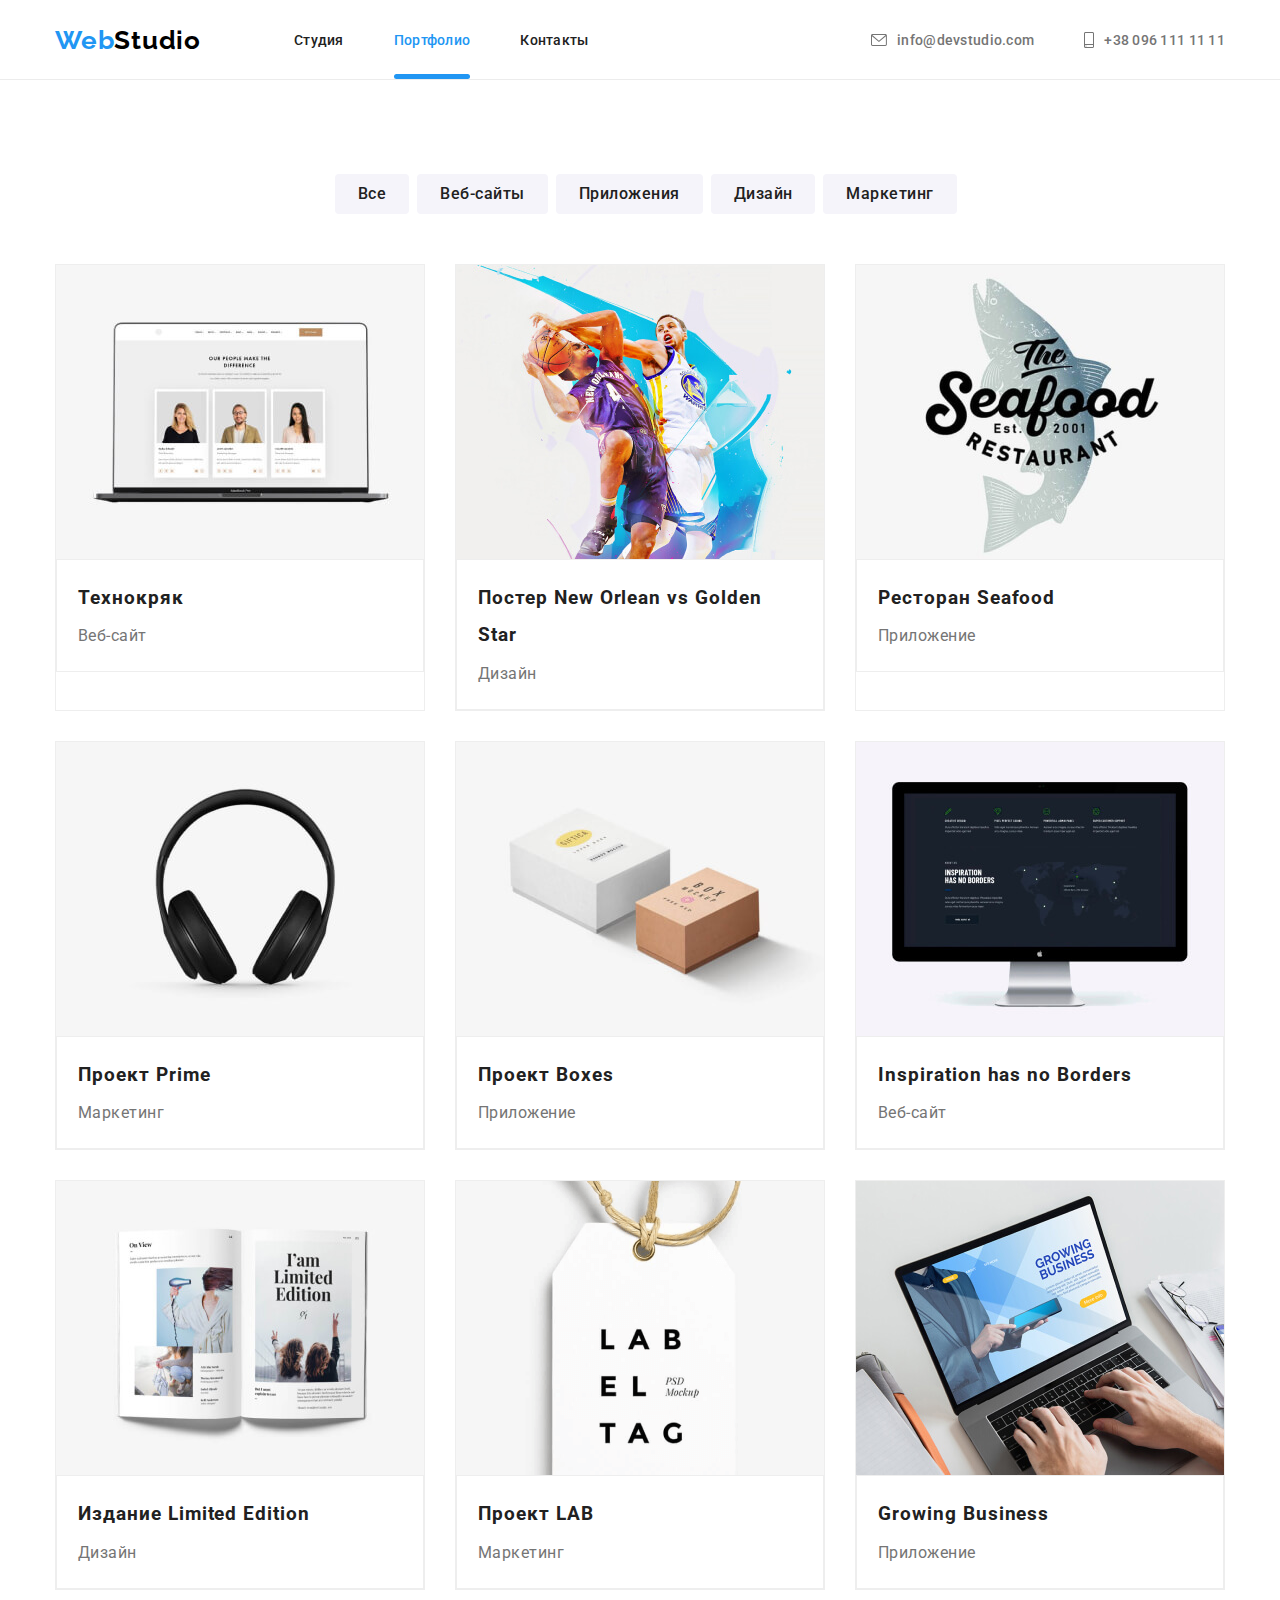
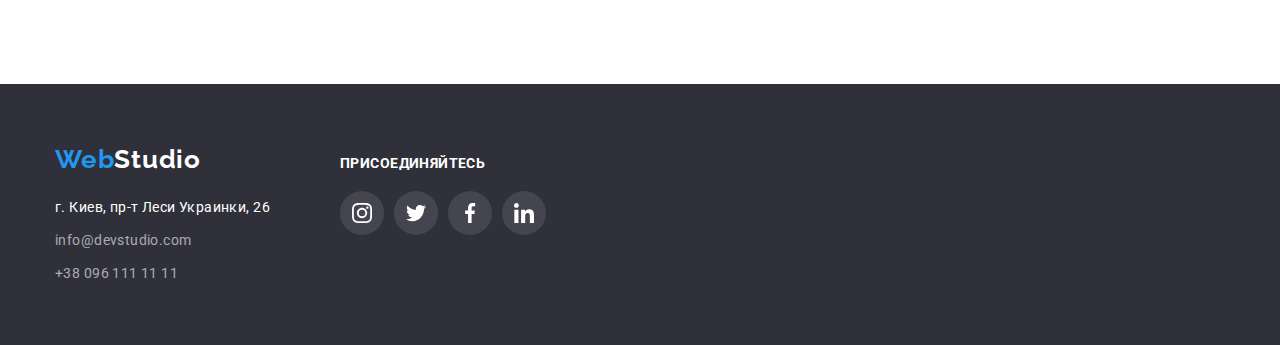
==== portfolio.html @ 36c43b63 "homework" ====
<!DOCTYPE html>
<html lang="ru">
<head>
    <meta charset="UTF-8">
    <meta name="viewport" content="width=device-width, initial-scale=1.0">
    <title>Портфолио</title>
    <link rel="stylesheet" href="https://cdnjs.cloudflare.com/ajax/libs/modern-normalize/1.0.0/modern-normalize.css">
    <link rel="stylesheet" href="https://fonts.googleapis.com/css2?family=Raleway:wght@700&family=Roboto:wght@400;500;700;900&display=swap">
    <link rel="stylesheet" href="./css/styles.css">
</head>

<body class="body">
    <!-- Шапка сайта -->
    <header class="header">
        <div class="container">
            <nav class="navigation">
                <a class="logo link" href="./index.html" aria-label="логотип WebStudio">Web<span class="logo-text-header">Studio</span></a>
                <ul class="navigation-list list">
                    <li class="navigation-list-item">
                        <a class="navigation-list-link link" href="./index.html">Студия</a>
                    </li> 
                    <li class="navigation-list-item">
                        <a class="navigation-list-link-color link underline" href="">Портфолио</a>
                    </li>
                    <li class="navigation-list-item">
                        <a class="navigation-list-link link" href="">Контакты</a>
                    </li>
                </ul>
            </nav>
            <!-- Контакты -->
            <address class="address">
                <ul class="link list">
                    <li class="link-item">
                        <a class="header-contacts-link link" href="mailto:info@devstudio.com">
                            <svg class="icon-envelope">
                                <use href="./images/sprite.svg#icon-envelope"></use>
                            </svg>
                            info@devstudio.com
                        </a>
                    </li>
                    <li class="link-item">
                        <a class="header-contacts-link link" href="tel:+380961111111">
                            <svg class="icon-smartphone">
                                <use href="./images/sprite.svg#icon-smartphone"></use>
                            </svg>
                            +38 096 111 11 11
                        </a>
                    </li>
                </ul>
            </address>
        </div>
    </header>
    <!-- Все -->
    <main>
        <!-- Шапка галереи -->
        <section class="portfolio-section">
            <div class="container">
                <h1 hidden>Веб-студия</h1>
                <ul class="portfolio-list list">
                    <li class="portfolio-item">
                        <button class="portfolio-model-btn" type="button">Все</button>
                    </li>
                    <li class="portfolio-item">
                        <button class="portfolio-model-btn" type="button">Веб-сайты</button>
                    </li>
                    <li class="portfolio-item">
                        <button class="portfolio-model-btn" type="button">Приложения</button>
                    </li>
                    <li class="portfolio-item">
                        <button class="portfolio-model-btn" type="button">Дизайн</button>
                    </li>
                    <li class="portfolio-item">
                        <button class="portfolio-model-btn" type="button">Маркетинг</button>
                    </li>
                </ul>
                <!-- Галерея -->
                <h2 hidden>Site</h2>
                <ul class="gallery-portfolio-list list">
                    <li class="gallery-portfolio-item">
                        <a class="gallery-portfolio-link link" href="">
                            <div class="gallery-portfolio-img-wrapper">
                                <img class="gallery-portfolio-img" src="./images/portfolio/technocryk.jpg" alt="Три специалиста на экране ноутбука">
                                <p class="overlay">
                                Технокряк это современная площадка распространения коронавируса. Компании используют эту платформу для цифрового шпионажа и атак на защищённые сервера конкурентов.
                                </p>
                            </div>
                            <div class="portfolio-container">
                                <h3 class="gallery-portfolio-subtitle">Технокряк</h3>
                                <p class="gallery-portfolio-text">Веб-сайт</p>
                            </div>
                        </a>
                    </li>
                    <li class="gallery-portfolio-item">
                        <a class="gallery-portfolio-link link" href="">
                            <div class="gallery-portfolio-img-wrapper">
                                <img class="gallery-portfolio-img" src="./images//portfolio/poster.jpg" alt="Постер New Orlean vs Golden Star">
                                <p class="overlay"></p>
                            </div>
                            <div class="portfolio-container">
                                <h3 class="gallery-portfolio-subtitle">Постер New Orlean vs Golden Star</h3>
                                <p class="gallery-portfolio-text">Дизайн</p>
                            </div>
                        </a>
                    </li>
                    <li class="gallery-portfolio-item">
                        <a class="gallery-portfolio-link link" href="">
                            <div class="gallery-portfolio-img-wrapper">
                                <img class="gallery-portfolio-img" src="./images/portfolio/seafood.jpg" alt="Логотип ресторана Seafood">
                                <p class="overlay"></p>
                            </div>
                            <div class="portfolio-container">
                                <h3 class="gallery-portfolio-subtitle">Ресторан Seafood</h3>
                                <p class="gallery-portfolio-text">Приложение</p>
                            </div>    
                        </a>
                    </li>
                    <li class="gallery-portfolio-item">
                        <a class="gallery-portfolio-link link" href="">
                            <div class="gallery-portfolio-img-wrapper">
                                <img class="gallery-portfolio-img" src="./images/portfolio/prime.jpg" alt="Наушники">
                                <p class="overlay"></p>
                            </div>
                            <div class="portfolio-container">
                                <h3 class="gallery-portfolio-subtitle">Проект Prime</h3>
                                <p class="gallery-portfolio-text">Маркетинг</p>
                            </div>    
                        </a>
                    </li>
                    <li class="gallery-portfolio-item">
                        <a class="gallery-portfolio-link link" href="">
                            <div class="gallery-portfolio-img-wrapper">
                                <img class="gallery-portfolio-img" src="./images/portfolio/boxes.jpg" alt="Белая и бежевая коробки">
                                <p class="overlay"></p>
                            </div>
                            <div class="portfolio-container">
                                <h3 class="gallery-portfolio-subtitle">Проект Boxes</h3>
                                <p class="gallery-portfolio-text">Приложение</p>
                            </div>    
                        </a>
                    </li>
                    <li class="gallery-portfolio-item">
                        <a class="gallery-portfolio-link link" href="">
                            <div class="gallery-portfolio-img-wrapper">
                                <img class="gallery-portfolio-img" src="./images/portfolio/web-site.jpg" alt="Включенный монитор компьютера">
                                <p class="overlay"></p>
                            </div>
                            <div class="portfolio-container">
                                <h3 class="gallery-portfolio-subtitle" lang="en">Inspiration has no Borders</h3>
                                <p class="gallery-portfolio-text">Веб-сайт</p>
                            </div>    
                        </a>
                    </li>
                    <li class="gallery-portfolio-item">
                        <a class="gallery-portfolio-link link" href="">
                            <div class="gallery-portfolio-img-wrapper">
                                <img class="gallery-portfolio-img" src="./images/portfolio/edition.jpg" alt="Раскрытый журнал">
                                <p class="overlay"></p>
                            </div>
                            <div class="portfolio-container">
                                <h3 class="gallery-portfolio-subtitle">Издание Limited Edition</h3>
                                <p class="gallery-portfolio-text">Дизайн</p> 
                            </div>    
                        </a> 
                    </li>
                    <li class="gallery-portfolio-item">
                        <a class="gallery-portfolio-link link" href="">
                            <div class="gallery-portfolio-img-wrapper">
                                <img class="gallery-portfolio-img" src="./images/portfolio/lab.png" alt="Бирка">
                                <p class="overlay"></p>
                            </div>
                            <div class="portfolio-container">
                                <h3 class="gallery-portfolio-subtitle">Проект LAB</h3>
                                <p class="gallery-portfolio-text">Маркетинг</p>
                            </div>    
                        </a>
                    </li>
                    <li class="gallery-portfolio-item">
                        <a class="gallery-portfolio-link link" href="">
                            <div class="gallery-portfolio-img-wrapper">
                                <img class="gallery-portfolio-img" src="./images/portfolio/application.jpg" alt="Человек работает с ноутбука">
                                <p class="overlay"></p>
                            </div>
                            <div class="portfolio-container">
                                <h3 class="gallery-portfolio-subtitle" lang="en">Growing Business</h3>
                                <p class="gallery-portfolio-text">Приложение</p>
                            </div>
                        </a>
                    </li>
                </ul>
            </div>
        </section>
    </main>
    <!-- Подвал -->        
    <footer class="footer">
        <div class="container">
            <div class="footer-left-part">
                <a class="logo link" href="./index.html" aria-label="логотип WebStudio">Web<span class="logo-white">Studio</span></a>
                <address class="footer-address">
                    <ul class="footer-contacts footer-list address">
                        <li class="footer-item-address link">
                            <a class="footer-item-address-link link" href="https://goo.gl/maps/nuCdKgG8ZwwF333L9" target="_blank">г. Киев, пр-т Леси Украинки, 26</a>
                        </li>
                        <li class="footer-item">
                            <a class="footer-item-link link" href="mailto:info@devstudio.com">info@devstudio.com</a>
                        </li>
                        <li class="footer-item">
                            <a class="footer-item-link link" href="tel:+380961111111">+38 096 111 11 11</a>
                        </li>
                    </ul>
                </address>
            </div>
            <div class="footer-right-part">
                <h3 class="subtitle">присоединяйтесь</h3>
                <ul class="footer-social-list list">
                    <li class="footer-social-list-item">
                        <a class="social-list-link-dark" href="">
                            <svg class="social-list-svg-dark">
                                <use href="./images/sprite.svg#icon-instagram"></use>
                            </svg>
                        </a>
                    </li>
                    <li class="social-list-item">
                        <a class="social-list-link-dark" href="">
                            <svg class="social-list-svg-dark">
                                <use href="./images/sprite.svg#icon-twitter"></use>
                            </svg>
                        </a>
                    </li>
                    <li class="social-list-item">
                        <a class="social-list-link-dark" href="">
                            <svg class="social-list-svg-dark">
                                <use href="./images/sprite.svg#icon-facebook"></use>
                            </svg>
                        </a>
                    </li>
                    <li class="social-list-item">
                        <a class="social-list-link-dark" href="">
                            <svg class="social-list-svg-dark">
                                <use href="./images/sprite.svg#icon-linkedin"></use>
                            </svg>
                        </a>
                    </li>
                </ul>
            </div>
        </div>
    </footer>
</body>
</html>
---- css/styles.css ----
:root {
    --main-font: "Roboto", sans-serif;
    --secondary-font: "Raleway", sans-serif;
    --main-text-color: #757575;
    --the-text-color-of-subtitle: #212121;
    --accent-color: #2196F3;
    --footer-color-item:  rgba(255, 255, 255, 0.6);
    --footer-color-item-address: #fff;
    --background-footer: #2F303A;
    --background-section: #F5F4FA;
    --logo-text-footer: #fff;
    --logo-text-header: #000;
    --color-svg: #afb1b8;
}

*,
*::before,
*::after {
    margin: 0;
    padding: 0;
}

/* =============== COMPONENTS =============== */
body {
    font-family: var(--main-font);
    font-style: normal;
}

.list {
   list-style: none;
}

.link {
    text-decoration: none;
}

.address {
    font-style: normal;
}

img {
    display: block;
}

.title {
    height: 42px;
    margin-bottom: 50px;
    font-weight: 700;
    font-size: 36px;
    line-height: 1.167;
    text-align: center;
    letter-spacing: 0.03em;
    color: var(--the-text-color-of-subtitle); 
}

.container {
    width: 1200px;
    padding: 0 15px;
    margin: 0 auto;
    align-items: center;
}

.backdrop {
    position: fixed;
    top: 0;
    left: 0;
    width: 100%;
    height: 100%;
    background: rgba(0, 0, 0, 0.2);
    transition: all 250ms linear;
}

.backdrop.is-hidden {
    opacity: 0;
    pointer-events: none;
    visibility: hidden;
    transition: all 250ms linear 250ms;
}

.backdrop.is-hidden .modal {
    transform: translate(-50%, -50%) scale(0);
    transition: all 250ms linear 0ms;
}

.modal {
    position: absolute;
    top: 50%;
    left: 50%;
    transform: translate(-50%, -50%) scale(1);
    width: 528px;
    height: 581px; 
    background-color: #fff;
    box-shadow: 0px 1px 3px rgba(0, 0, 0, 0.12), 0px 1px 1px rgba(0, 0, 0, 0.14), 0px 2px 1px rgba(0, 0, 0, 0.2);
    border-radius: 4px;
    transition: all 250ms linear 250ms;
}

.close-btn {
    position: absolute;
    top: 8px;
    right: 8px;
    width: 30px;
    height: 30px;
    background-color: #fff;
    border: 1px solid rgba(0, 0, 0, 0.1);
    border-radius: 50%;
    cursor: pointer;
}

.button-close-svg {
    position: absolute;
    top: 50%;
    left: 50%;
    transform: translate(-50%, -50%);
    width: 18px;
    height: 18px;
}

.contact-form {
    width: 528px;
    min-height: 581px;
    padding: 40px; 
}

.modal-subtitle {
    margin-bottom: 12px;
    font-weight: 700;
    font-size: 20px;
    line-height: 1.15px;
    text-align: center;
    letter-spacing: 0.03em;
    color: var(--the-text-color-of-subtitle);
}

.modal-paragraph {
    margin-bottom: 4px;
    font-weight: 400;
    font-size: 12px;
    line-height: 1.667;
    letter-spacing: 0.01em;
    color: var(--main-text-color);
}

.contact-form_input {
   display: block;
   width: 100%;
   height: 40px;
   padding-left: 12px;
   border: 1px solid rgba(33, 33, 33, 0.2);
   box-sizing: border-box;
   border-radius: 4px;
   cursor: pointer;
}

.contact-form_input:not(:last-child) {
    margin-bottom: 10px;
}

.contact-form_message {
    width: 100%;
    height: 120px;
    padding: 12px 16px;
    margin-bottom: 20px;
    resize: none;
    font-weight: 400;
    font-size: 14px;
    line-height: 1.143;
    letter-spacing: 0.01em;
    color: rgba(117, 117, 117, 0.5);
    border: 1px solid rgba(33, 33, 33, 0.2);
    box-sizing: border-box;
    border-radius: 4px;
}

.contact-form_radio {
    background: #2196F3;
    border-radius: 2px;
}  

.checkbox-text {
    font-weight: 400;
    font-size: 14px;
    line-height: 1.714;
    letter-spacing: 0.03em;
    color: var(--main-text-color);
}

.checkbox-styles {
    text-decoration-line: underline;
    color: var(--accent-color);
}

.btn-wrapper {
    display: flex;
    justify-content: center;
}

.contact-form_submit {
    text-align: center;
    width: 200px;
    height: 50px;
    font-weight: 700;
    font-size: 16px;
    line-height: 1.875;
    letter-spacing: 0.06em;
    background: #188CE8;
    color: #fff;
    box-shadow: 0px 4px 4px rgba(0, 0, 0, 0.15);
    border-radius: 4px;
    cursor: pointer;
}
/* =============== END COMPONENTS =============== */

/* =============== HEADER =============== */
.header {
    height: 80px;
    padding: 25px 0;
    border-bottom: 1px solid #ececec;
}
.header .container {
    display: flex;
}

.navigation {
    display: flex;
    align-items: center;
}

.header .navigation-list {
    display: flex;
}

.header .link {
    display: flex; 
}

.address {
    margin-left: auto;
}

.link-item:not(:last-child) {
    margin-right: 50px;
} 

.header .logo {
    margin-right: 93px;
}

.logo {
    font-family: var(--secondary-font);
    font-weight: 700;
    font-size: 26px;
    line-height: 1.192;
    letter-spacing: 0.03em;
    color: var(--accent-color);
}

.navigation-list-item:not(:last-child) {
    margin-right: 50px;
}
 
.logo-text-header {
    color: var(--logo-text-header);
}

.navigation-list-link {
    font-weight: 500;
    font-size: 14px;
    line-height: 1.143;
    letter-spacing: 0.02em;
    color: var(--the-text-color-of-subtitle);
    transition: all 250ms cubic-bezier(0.4, 0, 0.2, 1)
}

.header-contacts-link {
    display: flex;
    align-items: center;
    font-weight: 500;
    font-size: 14px;
    line-height: 1.143;
    letter-spacing: 0.02em;
    color: var(--main-text-color);
    transition: all 250ms cubic-bezier(0.4, 0, 0.2, 1);
}

.header-contacts-link:hover .icon-envelope,
.header-contacts-link:focus .icon-envelope {
    fill: var(--accent-color);
}

.icon-envelope {
    width: 16px;
    height: 12px;
    margin-right: 10px;
    fill: #757575;
    transition: all 250ms cubic-bezier(0.4, 0, 0.2, 1)
}

.header-contacts-link:hover .icon-smartphone,
.header-contacts-link:focus .icon-smartphone {
    fill: var(--accent-color);
}

.icon-smartphone {
    width: 10px;
    height: 16px;
    margin-right: 10px;
    fill: #757575;
    transition: all 250ms cubic-bezier(0.4, 0, 0.2, 1)
}

.navigation-list-link:hover,
.navigation-list-link:focus,
.header-contacts-link:hover,
.header-contacts-link:focus {
    color: var(--accent-color);
}

.navigation-list-link-color {
    position: relative;
    display: block;
    font-weight: 500;
    font-size: 14px;
    line-height: 1.143;
    letter-spacing: 0.02em;
    color: var(--accent-color);
}

.underline::after {
    position: absolute;
    left: 0;
    content: "";
    display: block;
    height: 5px;
    width: 100%;
    bottom: -31px;
    border-radius: 4px;
    background-color: var(--accent-color);
}

/* =============== END HEADER =============== */

/* =============== HERO =============== */
.hero .container {
    height: 600px;
    padding-top: 200px;
    padding-bottom: 200px;
}
.hero {
    max-width: 1600px;
    height: 600px;
    margin-left: auto;
    margin-right: auto;
    background-image: linear-gradient(
        rgba(47, 48, 58, 0.4), 
        rgba(47, 48, 58, 0.4)
    ),
        url("../images/hero/bg.jpg");
    background-repeat: no-repeat;
    background-position: center;
    background-size: cover;
    text-align: center;
}

.hero-subtitle {
    margin-left: 237px;
    width: 700px; 
    font-weight: 900;
    font-size: 44px;
    line-height: 1.364;
    letter-spacing: 0.06em;
    text-transform: uppercase;
    color: #fff;
}

.model-btn { 
    display: flex;
    align-items: center;
    padding: 10px 30px;
    min-width: 200px;
    height: 50px;
    margin-top: 30px;
    margin-left: 485px;
    border: 1px solid transparent;
    font-family: var(--main-font);
    font-weight: 700;
    font-size: 16px;
    line-height: 1.875;
    letter-spacing: 0.06em;
    color: #fff;
    background: var(--accent-color);
    /* transform: scale(1.25); */
}
/* =============== END HERO =============== */

/* =============== FEATURES =============== */
.features-section {
    padding: 94px 0;
}

.features-section .list {
    display: flex;
    justify-content: space-between; 
}

.list-item {
    align-self: center;
    width: 270px;
    height: 251px;
}

.list-item::before {
    display: block;
    content: "";
    height: 120px;
    background-size: 70px 70px;
    background-repeat: no-repeat;
    background-position: center;
    background-color: #f5f4fA;
    margin-bottom: 30px;
    border-radius: 4px;
}

.icon-antenna::before {
    background-image: url("../images/antenna.svg");
}

.icon-clock::before {
    background-image: url("../images/clock.svg");
}

.icon-diagram::before {
    background-image: url("../images/diagram.svg");
}

.icon-austronaut::before {
    background-image: url("../images/austronaut.svg");
}

.features-subtitle {
    margin-bottom: 10px;
    width: 270px;
    font-weight: 700;
    font-size: 14px;
    line-height: 1.143;
    letter-spacing: 0.03em;
    text-transform: uppercase;
    color: var(--the-text-color-of-subtitle);
}

.features-text {
    width: 270px;
    height: 75px;
    font-weight: 400;
    font-size: 14px;
    line-height: 1.714;
    letter-spacing: 0.03em;
    color: var(--main-text-color);
}
/* =============== END FEATURES =============== */

/* =============== GALLERY =============== */
.gallery-section .list {
    display: flex;
    justify-content: space-between;
}
.gallery-section {
    padding-bottom: 95px;
}

.gallery-list-img-wrapper {
    position: relative;
}

.overlay-gallery {
    position: absolute;
    bottom: 0; 
    width: 100%;
    height: 70px;
    padding: 27px 82px;
    font-weight: 700;
    font-size: 14px;
    line-height: 1.143;
    text-align: center;
    letter-spacing: 0.03em;
    text-transform: uppercase;
    color: #fff;
    background: rgba(47, 48, 58, 0.8);
} 
/* =============== END GALLERY =============== */

/* =============== TEAM =============== */
.social-list-link-light {
    display: flex;
    align-items: center;
    justify-content: center;
    width: 44px;
    height: 44px;
    border-radius: 50%;
    background-color: #fff;
    transition: all 250ms cubic-bezier(0.4, 0, 0.2, 1)
}

.social-list-link-light:hover,
.social-list-link-light:focus {
    background-color: var(--accent-color);
}

.social-list-link-light:hover .social-list-svg-light,
.social-list-link-light:focus .social-list-svg-light {
    fill: #fff;
}

.social-list-svg-light {
    width: 20px;
    height: 20px;
    fill: var(--color-svg);
    transition: all 250ms cubic-bezier(0.4, 0, 0.2, 1)
}

.team-section {
    background: var(--background-section);
    padding-top: 94px;
    padding-bottom: 94px;
}

.team-section .list {
    display: flex;
    justify-content: space-between;
}

.item-container {
    padding: 30px 32px;
    width: 270px;
    height: 168px;
    background: #fff;
    box-shadow: 0px 1px 3px rgba(0, 0, 0, 0.12), 0px 1px 1px rgba(0, 0, 0, 0.14), 0px 2px 1px rgba(0, 0, 0, 0.2);
    border-radius: 0px 0px 4px 4px; 
}

.team-list-name {
    font-weight: 500;
    font-size: 16px;
    line-height: 1.188;
    text-align: center;
    letter-spacing: 0.03em;
    color: var(--the-text-color-of-subtitle);
    margin-bottom: 10px;
}

.team-text {
    font-weight: 400;
    font-size: 16px;
    line-height: 1.188;
    text-align: center;
    letter-spacing: 0.03em;
    color: var(--main-text-color);
    margin-bottom: 16px;
}
/* =============== END TEAM =============== */

/* =============== CUSTOMERS =============== */
.customers .container {
    padding: 94px 0;
}

.customers-list {
    display: flex;
    justify-content: space-between;
}

.customers-item-link {
    display: flex;
    align-items: center;
    justify-content: center;
    width: 170px;
    height: 90px;
    border: 1px solid #afb1b8;
    border-radius: 4px;
    transition: all 250ms cubic-bezier(0.4, 0, 0.2, 1)
}

.customers-item-link:hover,
.customers-item-link:focus {
    border: 1px solid  #2196F3 ;
}

.customers-item-link:hover .logo-list-svg,
.customers-item-link:focus .logo-list-svg {
    fill: var(--accent-color);
}

.logo-list-svg {
    width: 89px;
    height: 46px;
    fill: var(--color-svg);
    transition: all 250ms cubic-bezier(0.4, 0, 0.2, 1)
}

/* =============== END CUSTOMERS =============== */

/* =============== FOOTER =============== */
.footer {
    padding-top: 60px;
    padding-bottom: 60px;
    background: var(--background-footer);
}

.footer .container {
    display: flex;
    align-items: baseline;
}

.footer-list {
    list-style: none;
}

.logo-white {
    color: var(--logo-text-footer);
}

.footer-address {
    margin-top: 20px;
}

.footer-contacts {
    font-weight: 400;
    font-size: 14px;
    line-height: 24px;
    letter-spacing: 0.03em;
}

.footer-item {
    margin-top: 9px;
}

.footer-item-link {
    color: var(--footer-color-item);
}

.footer-item-address-link {
    color: var(--footer-color-item-address);
}

.footer-right-part {
    margin-left: 70px;
}

.subtitle {
    font-weight: bold;
    font-size: 14px;
    line-height: 1.143;
    letter-spacing: 0.03em;
    text-transform: uppercase;
    color: #FFFFFF;
    margin-bottom: 20px;
}

.footer-social-list {
    display: flex;
    justify-content: space-between;
    width: 206px;
    height: 44px;
}

.social-list-link-dark {
    display: flex;
    align-items: center;
    justify-content: center;
    width: 44px;
    height: 44px;
    border-radius: 50%;
    background-color: rgba(255, 255, 255, 0.1);
    transition: all 250ms cubic-bezier(0.4, 0, 0.2, 1);
}

.social-list-link-dark:hover,
.social-list-link-dark:focus {
    background-color: var(--accent-color);
}

.social-list-svg-dark {
    width: 20px;
    height: 20px;
    fill: #fff;
}

/* =============== END FOOTER =============== */

/* =============== PORTFOLIO =============== */
.portfolio-section {
    padding: 94px 0;
}
.portfolio-item:not(:last-child) {
    margin-right: 8px;
}

.portfolio-item {
    cursor: pointer;
}

.portfolio-model-btn {
    display: inline-block;
    text-align: center;
    padding: 6px 22px;
    border: 1px solid transparent;
    border-radius: 4px;
    background-color: var(--background-section);
    font-weight: 500;
    font-size: 16px;
    line-height: 1.625;
    letter-spacing: 0.03em;
    color: var(--the-text-color-of-subtitle);
    cursor: pointer;
    transition: all 250ms cubic-bezier(0.4, 0, 0.2, 1);
}

.portfolio-model-btn:hover,
.portfolio-model-btn:focus {
    color: #fff;
    background: var(--accent-color);
    box-shadow: 0px 3px 1px rgba(0, 0, 0, 0.1), 0px 1px 2px rgba(0, 0, 0, 0.08), 0px 2px 2px rgba(0, 0, 0, 0.12);
}

.portfolio-list {
    display: flex;
    margin-left: 280px;
    margin-bottom: 50px;
    font-weight: 500;
    font-size: 16px;
    line-height: 1.625;
    letter-spacing: 0.03em;
    color: var(--the-text-color-of-subtitle);
}

.gallery-portfolio-list {
    display: flex;
    flex-wrap: wrap;
}

.gallery-portfolio-item {
    width: 370px;
    margin-right: 30px;
    margin-bottom: 30px;
    box-sizing: border-box;
    background: #fff;
    border: 1px solid #eee;
    transition: all 250ms cubic-bezier(0.4, 0, 0.2, 1);
}

.gallery-portfolio-item:hover,
.gallery-portfolio-item:focus {
    box-shadow: 0px 1px 1px rgba(0, 0, 0, 0.12), 0px 4px 4px rgba(0, 0, 0, 0.06), 1px 4px 6px rgba(0, 0, 0, 0.16);
    transition: all 250ms cubic-bezier(0.4, 0, 0.2, 1) 
}

.gallery-portfolio-img-wrapper {
    position: relative;
    overflow: hidden;
}

.gallery-portfolio-item:hover .overlay,
.gallery-portfolio-item:focus .overlay {
    opacity: 1;
    visibility: visible;
    pointer-events: auto;
}

.overlay {
    position: absolute;
    top: 0;
    left: 0;
    width: 100%;
    height: 100%;
    padding: 63px 24px;
    font-weight: 400;
    font-size: 18px;
    line-height: 1.556;
    letter-spacing: 0.03em;
    color: #fff; 
    background: rgba(33, 150, 243, 0.9); 
    opacity: 0;
    visibility: hidden;
    pointer-events: none; 
    transform: translateY(100%);
    transition: all 250ms cubic-bezier(0.4, 0, 0.2, 1) 
}

.gallery-portfolio-item:hover .overlay,
.gallery-portfolio-item:focus .overlay {
    transform: translateY(0%);
    transition: all 250ms cubic-bezier(0.4, 0, 0.2, 1) ; 
}

.gallery-portfolio-item:nth-last-child(-n + 3) {
    margin-bottom: 0;
}

.gallery-portfolio-item:nth-child(3n) {
    margin-right: 0;
}

.portfolio-container {
    padding-left: 21px;
    padding-right: 21px;
    padding-top: 20px;
    padding-bottom: 20px;
    border: 1px solid #eee;
}

.gallery-portfolio-link {
    font-weight: 700;
    line-height: 2;
    letter-spacing: 0.06em;
    color: var(--the-text-color-of-subtitle);
    transition: all 250ms cubic-bezier(0.4, 0, 0.2, 1)
}

.gallery-portfolio-subtitle {
    margin-bottom: 4px;
}

.gallery-portfolio-text {
    font-weight: 400;
    font-size: 16px;
    line-height: 1.875;
    letter-spacing: 0.03em;
    color: var(--main-text-color);
}
/* =============== END PORTFOLIO =============== */
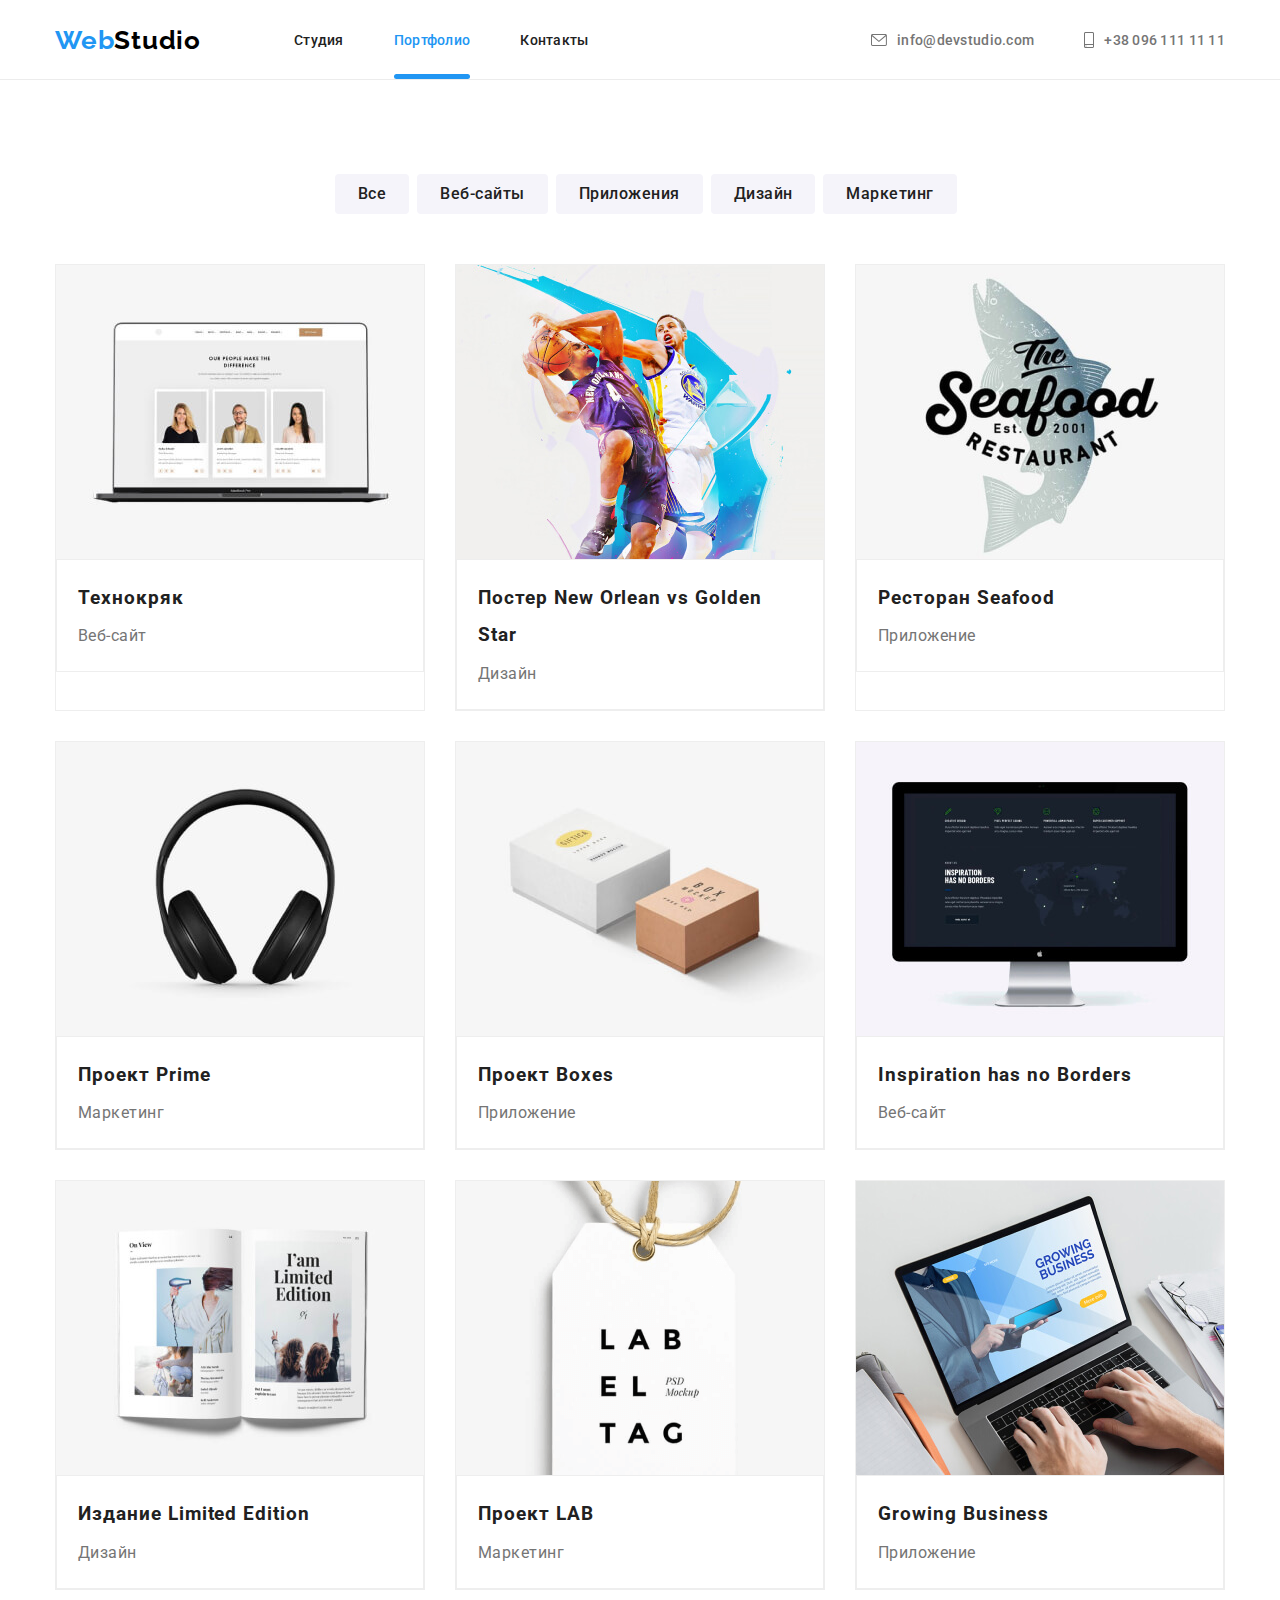
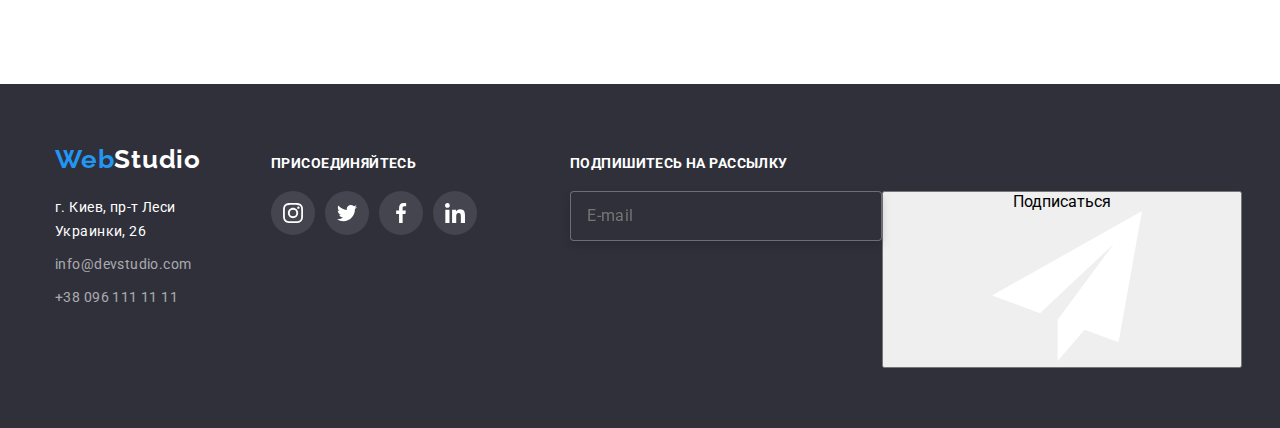
==== commit 2ded4760: "2.0" ====
--- a/portfolio.html
+++ b/portfolio.html
@@ -74,7 +74,7 @@
                     </li>
                 </ul>
                 <!-- Галерея -->
-                <h2 hidden>Site</h2>
+                <h2 class="visually-hidden">Site</h2>
                 <ul class="gallery-portfolio-list list">
                     <li class="gallery-portfolio-item">
                         <a class="gallery-portfolio-link link" href="">
@@ -242,6 +242,19 @@
                     </li>
                 </ul>
             </div>
+            <section class="subscription-form-section">
+                <form action="#" method="GET" class="subscription-form">
+                    <h3 class="subtitle">Подпишитесь на рассылку</h3>
+                    <div class="subscription-input">
+                        <input type="email" class="subscription-form_input" name="user-email" id="user-email" placeholder="E-mail" required>
+                        <button type="submit" class="subscription-form_submit"> Подписаться
+                            <svg class="social-svg">
+                                <use href="./images/sprite.svg#icon-telegram"></use>
+                            </svg>
+                        </button>
+                    </div>
+                </form>
+            </section>
         </div>
     </footer>
 </body>
--- a/css/styles.css
+++ b/css/styles.css
@@ -26,6 +26,17 @@
     font-style: normal;
 }
 
+.visually-hidden {
+    position: absolute !important;
+    clip: rect(1px 1px 1px 1px); /* IE6, IE7 */
+    clip: rect(1px, 1px, 1px, 1px);
+    padding: 0 !important;
+    border: 0 !important;
+    height: 1px !important;
+    width: 1px !important;
+    overflow: hidden;
+  }
+
 .list {
    list-style: none;
 }
@@ -58,156 +69,6 @@
     padding: 0 15px;
     margin: 0 auto;
     align-items: center;
-}
-
-.backdrop {
-    position: fixed;
-    top: 0;
-    left: 0;
-    width: 100%;
-    height: 100%;
-    background: rgba(0, 0, 0, 0.2);
-    transition: all 250ms linear;
-}
-
-.backdrop.is-hidden {
-    opacity: 0;
-    pointer-events: none;
-    visibility: hidden;
-    transition: all 250ms linear 250ms;
-}
-
-.backdrop.is-hidden .modal {
-    transform: translate(-50%, -50%) scale(0);
-    transition: all 250ms linear 0ms;
-}
-
-.modal {
-    position: absolute;
-    top: 50%;
-    left: 50%;
-    transform: translate(-50%, -50%) scale(1);
-    width: 528px;
-    height: 581px; 
-    background-color: #fff;
-    box-shadow: 0px 1px 3px rgba(0, 0, 0, 0.12), 0px 1px 1px rgba(0, 0, 0, 0.14), 0px 2px 1px rgba(0, 0, 0, 0.2);
-    border-radius: 4px;
-    transition: all 250ms linear 250ms;
-}
-
-.close-btn {
-    position: absolute;
-    top: 8px;
-    right: 8px;
-    width: 30px;
-    height: 30px;
-    background-color: #fff;
-    border: 1px solid rgba(0, 0, 0, 0.1);
-    border-radius: 50%;
-    cursor: pointer;
-}
-
-.button-close-svg {
-    position: absolute;
-    top: 50%;
-    left: 50%;
-    transform: translate(-50%, -50%);
-    width: 18px;
-    height: 18px;
-}
-
-.contact-form {
-    width: 528px;
-    min-height: 581px;
-    padding: 40px; 
-}
-
-.modal-subtitle {
-    margin-bottom: 12px;
-    font-weight: 700;
-    font-size: 20px;
-    line-height: 1.15px;
-    text-align: center;
-    letter-spacing: 0.03em;
-    color: var(--the-text-color-of-subtitle);
-}
-
-.modal-paragraph {
-    margin-bottom: 4px;
-    font-weight: 400;
-    font-size: 12px;
-    line-height: 1.667;
-    letter-spacing: 0.01em;
-    color: var(--main-text-color);
-}
-
-.contact-form_input {
-   display: block;
-   width: 100%;
-   height: 40px;
-   padding-left: 12px;
-   border: 1px solid rgba(33, 33, 33, 0.2);
-   box-sizing: border-box;
-   border-radius: 4px;
-   cursor: pointer;
-}
-
-.contact-form_input:not(:last-child) {
-    margin-bottom: 10px;
-}
-
-.contact-form_message {
-    width: 100%;
-    height: 120px;
-    padding: 12px 16px;
-    margin-bottom: 20px;
-    resize: none;
-    font-weight: 400;
-    font-size: 14px;
-    line-height: 1.143;
-    letter-spacing: 0.01em;
-    color: rgba(117, 117, 117, 0.5);
-    border: 1px solid rgba(33, 33, 33, 0.2);
-    box-sizing: border-box;
-    border-radius: 4px;
-}
-
-.contact-form_radio {
-    background: #2196F3;
-    border-radius: 2px;
-}  
-
-.checkbox-text {
-    font-weight: 400;
-    font-size: 14px;
-    line-height: 1.714;
-    letter-spacing: 0.03em;
-    color: var(--main-text-color);
-}
-
-.checkbox-styles {
-    text-decoration-line: underline;
-    color: var(--accent-color);
-}
-
-.btn-wrapper {
-    display: flex;
-    justify-content: center;
-}
-
-.contact-form_submit {
-    text-align: center;
-    width: 200px;
-    height: 50px;
-    font-weight: 700;
-    font-size: 16px;
-    line-height: 1.875;
-    letter-spacing: 0.06em;
-    background: #188CE8;
-    color: #fff;
-    box-shadow: 0px 4px 4px rgba(0, 0, 0, 0.15);
-    border-radius: 4px;
-    cursor: pointer;
 }
 /* =============== END COMPONENTS =============== */
 
@@ -393,6 +254,201 @@
 }
 /* =============== END HERO =============== */
 
+/* =============== MODAL FORM =============== */
+.backdrop {
+    position: fixed;
+    top: 0;
+    left: 0;
+    width: 100%;
+    height: 100%;
+    background: rgba(0, 0, 0, 0.2);
+    transition: all 250ms linear;
+}
+
+.backdrop.is-hidden {
+    opacity: 0;
+    pointer-events: none;
+    visibility: hidden;
+    transition: all 250ms linear 250ms;
+}
+
+.backdrop.is-hidden .modal {
+    transform: translate(-50%, -50%) scale(0);
+    transition: all 250ms linear 0ms;
+}
+
+.modal {
+    position: absolute;
+    top: 50%;
+    left: 50%;
+    transform: translate(-50%, -50%) scale(1);
+    width: 528px;
+    height: 581px; 
+    padding: 40px;
+    background-color: #fff;
+    box-shadow: 0px 1px 3px rgba(0, 0, 0, 0.12), 0px 1px 1px rgba(0, 0, 0, 0.14), 0px 2px 1px rgba(0, 0, 0, 0.2);
+    border-radius: 4px;
+    transition: all 250ms linear 250ms;
+}
+
+.close-btn {
+    position: absolute;
+    top: 8px;
+    right: 8px;
+    width: 30px;
+    height: 30px;
+    background-color: #fff;
+    border: 1px solid rgba(0, 0, 0, 0.1);
+    border-radius: 50%;
+    cursor: pointer;
+}
+
+.close-btn:focus + .button-close-svg {
+    fill: var(--accent-color);
+}
+
+.button-close-svg {
+    position: absolute;
+    top: 50%;
+    left: 50%;
+    transform: translate(-50%, -50%);
+    width: 18px;
+    height: 18px;
+}
+
+.contact-form {
+    display: flex;
+    flex-direction: column;
+}
+
+.modal-subtitle {
+    margin-bottom: 12px;
+    font-weight: 700;
+    font-size: 20px;
+    line-height: 1.15px;
+    text-align: center;
+    letter-spacing: 0.03em;
+    color: var(--the-text-color-of-subtitle);
+}
+
+.modal-paragraph {
+    margin-bottom: 4px;
+    font-weight: 400;
+    font-size: 12px;
+    line-height: 1.667;
+    letter-spacing: 0.01em;
+    color: var(--main-text-color);
+}
+
+.modal-paragraph-wrapper {
+    position: relative;
+    display: block;
+    margin-top: 4px;
+}
+
+.contact-form_input {
+   display: block;
+   width: 100%;
+   height: 40px;
+   padding-left: 42px;
+   border: 1px solid rgba(33, 33, 33, 0.2);
+   border-radius: 4px;
+   cursor: pointer;
+}
+
+.contact-form_input:not(:last-child) {
+    margin-bottom: 10px;
+}
+
+.contact-form_input:focus {
+    border: 1px solid #2196F3;
+}
+
+.contact-form_input:focus + .modal-svg {
+    fill: var(--accent-color);
+}
+
+.modal-svg {
+    position: absolute;
+    top: 50%;
+    left: 12px;
+    width: 18px;
+    height: 18px; 
+    transform: translateY(-50%);
+}
+
+.contact-form_message {
+    height: 120px;
+    padding: 12px 16px;
+    margin-bottom: 20px;
+    resize: none;
+    font-weight: 400;
+    font-size: 14px;
+    line-height: 1.143;
+    letter-spacing: 0.01em;
+    color: rgba(117, 117, 117, 0.5);
+    border: 1px solid rgba(33, 33, 33, 0.2);
+    border-radius: 4px;
+}
+
+.checkbox-text {
+    display: flex;
+    align-items: center;
+    font-weight: 400;
+    font-size: 14px;
+    line-height: 1.714;
+    letter-spacing: 0.03em;
+    color: var(--main-text-color);
+    margin-bottom: 30px;
+}
+
+.checkbox-text::before {
+    display: inline-block;
+    content: "";
+    width: 16px;
+    height: 15px;
+    margin-right: 7px;
+    border: 3px solid #212121;
+    border-radius: 4px;
+}
+
+/* .contact-form_radio:checked + .checkbox-text::before {
+    display: inline-flex;
+    background: var(--accent-color);
+    border: 3px solid #2196F3;
+    border-radius: 4px;
+    background-image: url("index.html../images/sprite.svg#icon-send");
+    background-repeat: no-repeat;
+    background-size: contain;
+} */
+
+
+.checkbox-link {
+    color: var(--accent-color);
+}
+
+.btn-wrapper {
+    display: flex;
+    justify-content: center;
+}
+
+.contact-form-btn {
+    align-self: flex-start;
+    text-align: center;
+    width: 200px;
+    height: 50px;
+    font-weight: 700;
+    font-size: 16px;
+    line-height: 1.875;
+    letter-spacing: 0.06em;
+    background: #188CE8;
+    color: #fff;
+    box-shadow: 0px 4px 4px rgba(0, 0, 0, 0.15);
+    border-radius: 4px;
+    cursor: pointer;
+}
+/* =============== END MODAL FORM =============== */
+
 /* =============== FEATURES =============== */
 .features-section {
     padding: 94px 0;
@@ -647,12 +703,12 @@
 }
 
 .subtitle {
-    font-weight: bold;
+    font-weight: 700;
     font-size: 14px;
     line-height: 1.143;
     letter-spacing: 0.03em;
     text-transform: uppercase;
-    color: #FFFFFF;
+    color: #fff;
     margin-bottom: 20px;
 }
 
@@ -683,6 +739,58 @@
     width: 20px;
     height: 20px;
     fill: #fff;
+}
+
+.subscription-form-section {
+    margin-left: 93px;
+}
+
+.subscription-input {
+    display: flex;
+}
+
+.subscription-form_input {
+    display: flex;
+    align-items: center;
+    width: 358px;
+    height: 50px;
+    padding-left: 16px;
+    font-weight: 400;
+    font-size: 16px;
+    line-height: 1.25;
+    letter-spacing: 0.03em;
+    color: rgba(255, 255, 255, 0.6);
+    background: var(--background-footer);
+    border: 1px solid rgba(255, 255, 255, 0.3);
+    box-sizing: border-box;
+    filter: drop-shadow(0px 4px 4px rgba(0, 0, 0, 0.15));
+    border-radius: 4px;
+    font-weight: normal;
+    font-size: 16px;
+    line-height: 20px;
+}
+
+.subscription-form-btn {
+    display: flex;
+    align-items: center;
+    text-align: center;
+    width: 200px;
+    height: 50px; 
+    padding: 10px 28px;
+    margin-left: 12px;
+    font-weight: 700;
+    font-size: 16px;
+    line-height: 1.875;
+    letter-spacing: 0.06em;
+    color: #fff;
+    background: var(--accent-color);
+    box-shadow: 0px 4px 4px rgba(0, 0, 0, 0.15);
+    border-radius: 4px; 
+    border: 1px solid transparent;
+}
+
+.social-svg {
+    margin-left: 10px;
 }
 
 /* =============== END FOOTER =============== */
